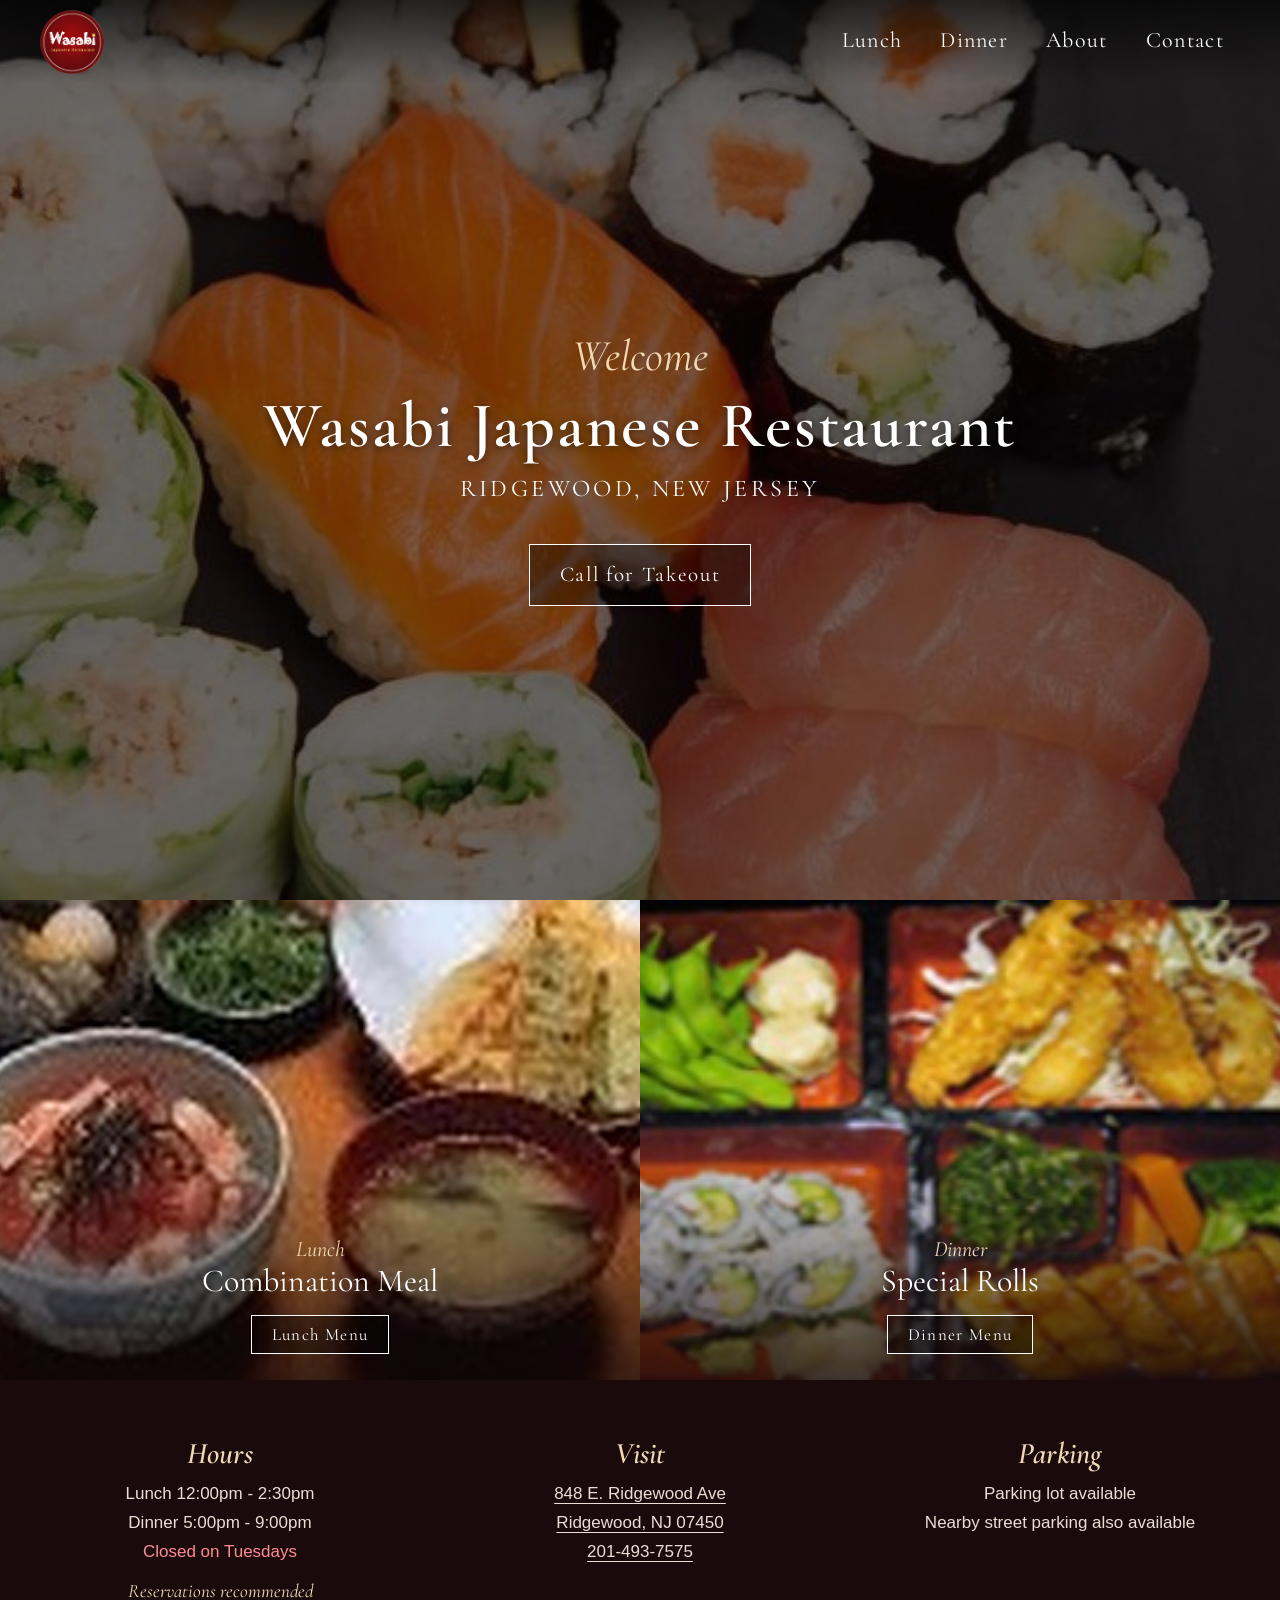
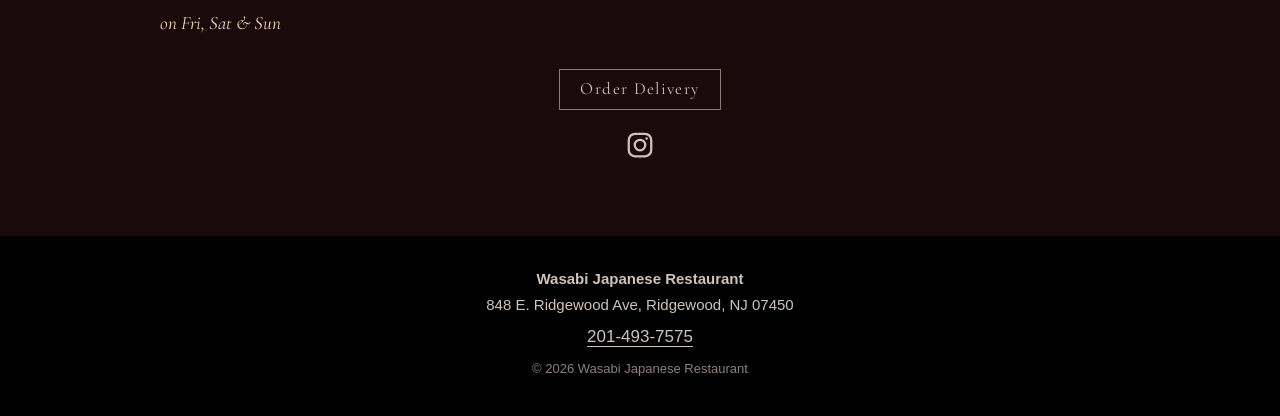
==== index.html @ f13aa36a "Home: replace Instagram text link with an icon under Order Delivery Co-Authored-By: Claude Sonnet 5." ====
<!doctype html>
<html lang="en">
<head>
<meta charset="utf-8">
<meta name="viewport" content="width=device-width, initial-scale=1">
<title>Wasabi Japanese Restaurant | Ridgewood, NJ</title>
<meta name="description" content="Authentic Japanese cuisine in Ridgewood, NJ. Lunch and dinner, closed Tuesdays. Call 201-493-7575.">
<meta name="robots" content="noindex, nofollow"><!-- prototype stage: remove this line when the site goes live -->
<link rel="preconnect" href="https://fonts.googleapis.com">
<link rel="preconnect" href="https://fonts.gstatic.com" crossorigin>
<link href="https://fonts.googleapis.com/css2?family=Cormorant+Garamond:ital,wght@0,500;0,600;1,500&display=swap" rel="stylesheet">
<link rel="stylesheet" href="style.css">
</head>
<body class="home">
<header class="top">
  <div class="wrap bar">
    <a class="logo" href="index.html" aria-label="Wasabi Japanese Restaurant - Home"><img src="images/logo-round.png" alt="Wasabi Japanese Restaurant"></a>
    <nav class="nav" aria-label="Main">
      <a href="lunch-menu.html">Lunch</a>
      <a href="dinner-menu.html">Dinner</a>
      <a href="about.html">About</a>
      <a href="contact.html">Contact</a>
    </nav>
  </div>
</header>

<main>
<section class="hero">
  <img src="images/hero-sushi.jpg" alt="Assorted sushi and sashimi on a black plate">
  <div class="hero-text">
    <p class="script">Welcome</p>
    <h1>Wasabi Japanese Restaurant</h1>
    <p class="loc">Ridgewood, New Jersey</p>
    <p class="hero-btns">
      <a class="btn" href="tel:+12014937575">Call for Takeout</a>
    </p>
  </div>
</section>

<section class="tiles">
  <a href="lunch-menu.html#lunch-combination">
    <img src="images/combo-a.jpg" alt="Lunch combination meal">
    <span><em>Lunch</em>Combination Meal<b class="btn">Lunch Menu</b></span>
  </a>
  <a href="dinner-menu.html#dinner-wasabi-original-roll">
    <img src="images/dinner-box.jpg" alt="Special rolls">
    <span><em>Dinner</em>Special Rolls<b class="btn">Dinner Menu</b></span>
  </a>
</section>

<section class="visit">
  <div>
    <h2>Hours</h2>
    <p>Lunch 12:00pm - 2:30pm<br>Dinner 5:00pm - 9:00pm<br><span class="closed">Closed on Tuesdays</span></p>
    <p class="resv">Reservations recommended<br>on Fri, Sat &amp; Sun</p>
  </div>
  <div>
    <h2>Visit</h2>
    <p><a href="https://www.google.com/maps/search/?api=1&query=848+E+Ridgewood+Ave+Ridgewood+NJ+07450" target="_blank" rel="noopener">848 E. Ridgewood Ave<br>Ridgewood, NJ 07450</a><br><a href="tel:+12014937575">201-493-7575</a></p>
  </div>
  <div>
    <h2>Parking</h2>
    <p>Parking lot available<br>Nearby street parking also available</p>
  </div>
  <p class="delivery"><a class="btn small" href="#" target="_blank" rel="noopener">Order Delivery</a></p>
  <p class="social"><a href="https://www.instagram.com/wasabi.ridgewood/" target="_blank" rel="noopener" aria-label="Wasabi on Instagram"><svg viewBox="0 0 24 24" width="30" height="30" fill="none" stroke="currentColor" stroke-width="1.8" aria-hidden="true"><rect x="3" y="3" width="18" height="18" rx="5"/><circle cx="12" cy="12" r="4.2"/><circle cx="17.3" cy="6.7" r="1" fill="currentColor" stroke="none"/></svg></a></p>
</section>
</main>

<footer>
  <div class="wrap">
    <p><strong>Wasabi Japanese Restaurant</strong><br>848 E. Ridgewood Ave, Ridgewood, NJ 07450</p>
    <p><a href="tel:+12014937575">201-493-7575</a></p>
    <p class="copy">&copy; 2026 Wasabi Japanese Restaurant</p>
  </div>
</footer>

<div class="dock">
  <a href="tel:+12014937575">Call 201-493-7575</a>
  <a href="https://www.google.com/maps/search/?api=1&query=848+E+Ridgewood+Ave+Ridgewood+NJ+07450" target="_blank" rel="noopener">Map</a>
</div>
</body>
</html>
---- style.css ----
:root{
  --red:#a81418;
  --red-btn:#e0212b;
  --dark:#1b0a0b;
  --cream:#faf6f1;
  --ink:#2b2220;
  --muted:#7a6f6a;
  --line:#e6ddd5;
  --serif:"Cormorant Garamond",Georgia,"Times New Roman",serif;
}
*{box-sizing:border-box;margin:0;padding:0}
html{scroll-behavior:smooth}
body{font-family:"Helvetica Neue",Arial,"Hiragino Kaku Gothic ProN","Yu Gothic",sans-serif;font-size:17px;line-height:1.7;color:var(--ink);background:var(--cream)}
img{max-width:100%;height:auto;display:block}
a{color:inherit}
.wrap{width:min(960px,100% - 32px);margin-inline:auto}
h1,h2{font-family:var(--serif);font-weight:600;line-height:1.2}

/* ---------- header ---------- */
.top{background:var(--dark);border-bottom:2px solid var(--red)}
.bar{display:flex;align-items:center;justify-content:space-between;gap:12px;padding:10px 0;width:min(1200px,100% - 40px);margin-inline:auto}
.logo img{width:64px;height:64px}
.nav{display:flex;gap:6px}
.nav a{color:#fff;text-decoration:none;padding:8px 16px;font-family:var(--serif);font-size:22px;letter-spacing:.06em;border-bottom:2px solid transparent}
.nav a:hover,.nav a[aria-current="page"]{border-bottom-color:var(--red-btn)}

/* ---------- buttons (outline, square) ---------- */
.btn{
  display:inline-block;padding:12px 30px;border:1.5px solid #fff;color:#fff;background:rgba(0,0,0,.35);
  text-decoration:none;font-family:var(--serif);font-size:21px;letter-spacing:.08em;text-align:center;
}
.btn:hover{background:var(--red);border-color:var(--red)}
.btn.call{display:inline-flex;flex-direction:column;align-items:center;line-height:1.35}
.btn.call strong{font-weight:600;font-size:26px;letter-spacing:.06em;white-space:nowrap}
.btn.solid{background:var(--red);border-color:var(--red)}
.btn.solid:hover{background:var(--red-btn);border-color:var(--red-btn)}
.btn.dark{color:var(--red);border-color:var(--red);background:transparent}
.btn.dark:hover{color:#fff;background:var(--red)}

/* ---------- home ---------- */
.home .top{position:absolute;inset:0 0 auto 0;z-index:5;background:linear-gradient(rgba(0,0,0,.65),transparent);border:0}
.hero{position:relative;min-height:100vh;min-height:100svh;display:grid;place-items:center;color:#fff;overflow:hidden}
.hero img{position:absolute;inset:0;width:100%;height:100%;object-fit:cover}
.hero::after{content:"";position:absolute;inset:0;background:rgba(15,4,5,.5)}
.hero-text{position:relative;z-index:2;text-align:center;padding:100px 20px 60px}
.script{font-family:var(--serif);font-style:italic;font-size:44px;color:#f0d9b5;line-height:1}
.hero h1{font-size:clamp(34px,6vw,64px);margin:10px 0 4px;letter-spacing:.03em;text-shadow:0 2px 8px rgba(0,0,0,.5)}
.loc{font-family:var(--serif);font-size:24px;letter-spacing:.14em;text-transform:uppercase}
.hero-btns{display:flex;flex-wrap:wrap;gap:14px;justify-content:center;margin-top:34px}

.tiles{display:grid;grid-template-columns:1fr 1fr}
.tiles a{position:relative;display:block;overflow:hidden;aspect-ratio:4/3;color:#fff;text-decoration:none}
.tiles img{width:100%;height:100%;object-fit:cover;transition:transform .5s}
.tiles a:hover img{transform:scale(1.04)}
.tiles a::after{content:"";position:absolute;inset:0;background:linear-gradient(transparent 45%,rgba(15,4,5,.8))}
.tiles span{position:absolute;z-index:2;left:0;right:0;bottom:0;padding:26px;font-family:var(--serif);font-size:32px;line-height:1.2}
.tiles em{display:block;font-style:italic;font-size:22px;color:#f0d9b5}
.tiles span{text-align:center}
.tiles .btn{display:block;width:max-content;margin:14px auto 0;padding:5px 20px;font-weight:400;font-size:17px;line-height:1.6}
.tiles a:hover .btn{background:var(--red);border-color:var(--red)}

.visit{display:grid;grid-template-columns:repeat(3,1fr);gap:20px;background:var(--dark);color:#eadfd6;text-align:center;padding:56px 20px 60px}
.visit h2{color:#f0d9b5;font-size:30px;font-style:italic;margin-bottom:8px}
.visit a{text-decoration:underline;text-underline-offset:4px}
.visit a:hover{color:#fff}
.visit a.btn{text-decoration:none}
.visit .social{grid-column:1/-1;margin-top:-6px}
.visit .social a{display:inline-block;padding:6px;color:#cfc4bb;text-decoration:none}
.visit .social a:hover{color:#fff}
.visit .social svg{display:block}
.closed{color:#ff8c90}
.resv{margin-top:8px;font-family:var(--serif);font-style:italic;font-size:19px;color:#f0d9b5}
.visit .delivery{grid-column:1/-1;margin-top:10px}
.btn.small{padding:5px 20px;font-size:17px;border-color:#8c7a70;color:#cfc4bb;background:transparent}
.btn.small:hover{color:#fff}
.btn.dark.small{border-color:var(--red);color:var(--red)}
.btn.dark.small:hover{color:#fff}

/* ---------- menu pages ---------- */
.menu{padding-top:48px;padding-bottom:56px}
.menu h1,.menu .sub,.menu .note{text-align:center}
.menu h1{font-size:46px;color:var(--red)}
.menu .sub{color:var(--muted)}
.menu .sub strong{color:var(--red);font-weight:600}
.menu .note{margin-top:8px;color:var(--muted);font-size:15px;font-style:italic}
.chips-label{text-align:center;margin-top:20px;font-family:var(--serif);font-style:italic;font-size:18px;color:var(--muted)}
.chips{display:flex;flex-wrap:wrap;gap:6px;justify-content:center;margin:8px 0 4px}
.chip-row{display:contents}
@media (max-width:640px){
  .chips{display:grid;grid-template-columns:1fr 1fr;gap:6px}
  .chips a{display:flex;align-items:center;justify-content:center;text-align:center;min-height:38px;padding:3px 8px;font-size:17px;line-height:1.2}
}
@media (min-width:641px){
  .chips{flex-direction:column;align-items:center}
  .chip-row{display:flex;flex-wrap:wrap;gap:6px;justify-content:center}
}
.chips a{display:inline-block;padding:4px 12px;text-decoration:none;font-family:var(--serif);font-size:18px;font-weight:600;line-height:1.3;
  color:#5a4a44;background:transparent;border:1px solid #cdbfb3;border-radius:4px}
.chips a:hover,.chips a:active{background:#5a4a44;border-color:#5a4a44;color:#fff}
.menu section{scroll-margin-top:12px;padding-top:36px}
.menu h2{font-size:34px;color:var(--red);text-align:center;margin-bottom:10px}
.menu h2::after{content:"";display:block;width:44px;height:2px;background:var(--red);margin:8px auto 0}
.items{list-style:none;columns:2 380px;column-gap:56px}
.items li{break-inside:avoid;padding:12px 0;border-bottom:1px solid var(--line)}
.row{display:flex;align-items:baseline;gap:12px}
.n{flex:1;min-width:0;font-weight:600;line-height:1.35}
.n i{display:block;font-style:normal;font-weight:400;color:var(--muted);font-size:14px}
.p{text-align:right;color:var(--red);font-weight:600;white-space:nowrap}
.p span{display:block}
.p small{font-weight:400;color:var(--muted);font-size:14px;margin-right:6px}
.d{color:var(--muted);font-size:15px;line-height:1.45;margin-top:2px}
.other{text-align:center;padding-top:44px}

/* ---------- about / contact ---------- */
.about,.contact{padding-top:48px;padding-bottom:56px;max-width:720px}
.about h1,.contact h1{font-size:46px;color:var(--red);text-align:center;margin-bottom:22px}
.about img{width:100%;margin-bottom:24px}
.about p{margin-bottom:16px}
.contact{text-align:center}
.contact>*{margin-bottom:22px}
.contact h2{font-size:30px;color:var(--red)}
.contact a{text-decoration:none}
.contact a:hover{text-decoration:underline}
.contact .btn{text-decoration:none}
.hours p{margin-top:2px}
.hours .closed{color:var(--red)}
.hours h2{margin-bottom:4px}
.map iframe{width:100%;height:380px;border:0}

/* ---------- footer ---------- */
footer{background:#000;color:#cfc4bb;padding:30px 0;text-align:center;font-size:15px}
footer p{margin-bottom:6px}
footer a{text-decoration:none}
footer a[href^="tel:"]{text-decoration:underline;text-underline-offset:4px;font-size:17px}
footer .copy{color:#8c817a;font-size:13px}

/* ---------- phone ---------- */
.dock{display:none}
@media (max-width:640px){
  body{padding-bottom:56px}
  .logo img{width:52px;height:52px}
  .bar{width:calc(100% - 20px)}
  .nav{gap:0}
  .nav a{padding:6px 8px;font-size:18px}
  .script{font-size:36px}
  .loc{font-size:19px}
  .hero-btns{flex-direction:column;align-items:center}
  .hero-btns .btn{width:min(260px,100%)}
  .tiles{grid-template-columns:1fr}
  .tiles span{font-size:26px;padding:20px}
  .visit{grid-template-columns:1fr;gap:34px}
  .menu h1,.about h1,.contact h1{font-size:38px}
  .dock{display:flex;position:fixed;left:0;right:0;bottom:0;z-index:10;background:#000;border-top:1px solid #444}
  .dock a{flex:1;min-height:52px;display:flex;align-items:center;justify-content:center;color:#fff;text-decoration:none;font-size:16px;letter-spacing:.04em}
  .dock a:first-child{flex:2.5;background:var(--red)}
}
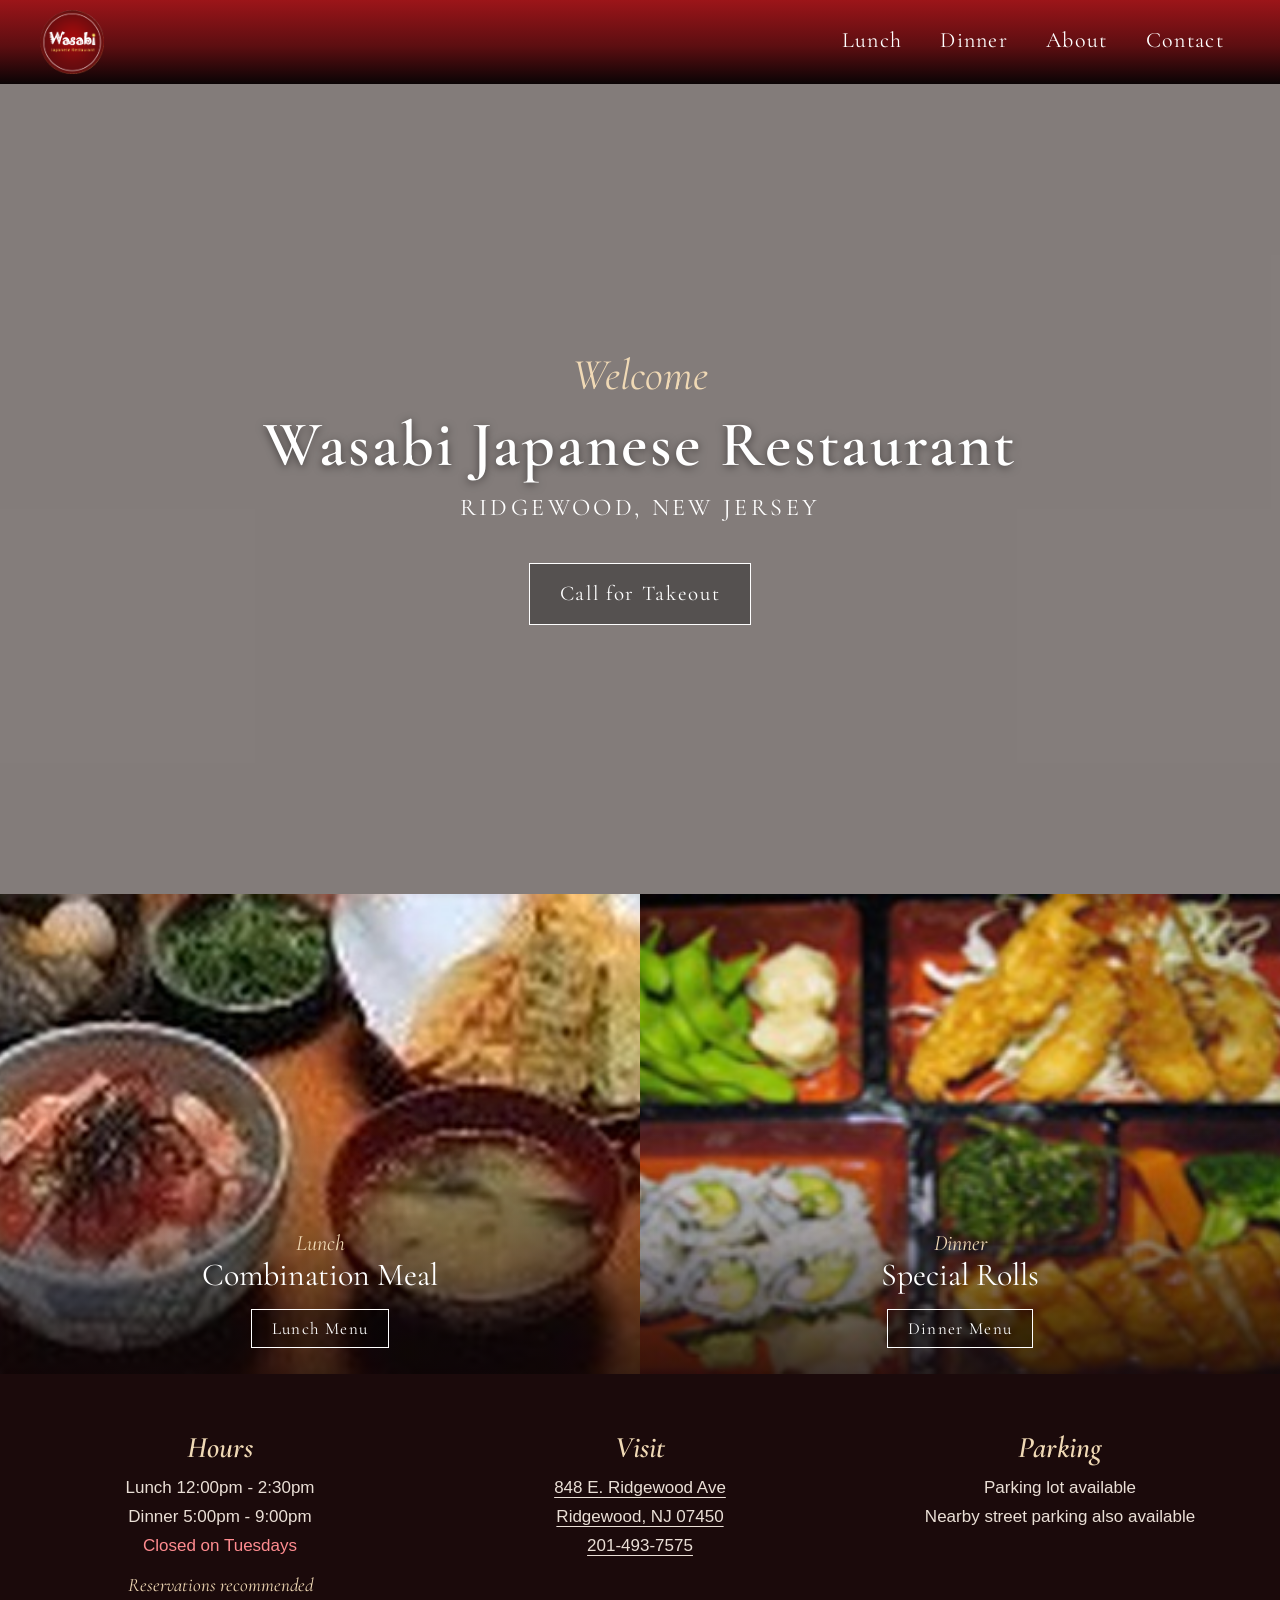
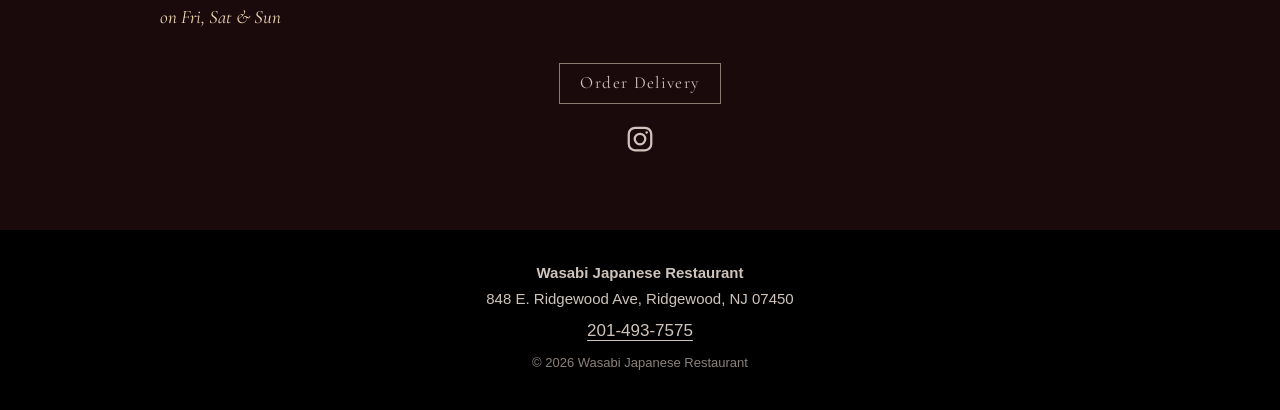
==== commit 2e1b0364: "Home: CSS-only photo slideshow in the hero Co-Authored-By: Claude Sonnet 5.5 <noreply@anthropic.com>" ====
--- a/index.html
+++ b/index.html
@@ -26,7 +26,10 @@
 
 <main>
 <section class="hero">
-  <img src="images/hero-sushi.jpg" alt="Assorted sushi and sashimi on a black plate">
+  <img class="slide" src="images/slide-roll.jpg" alt="Special rolls with tuna and avocado">
+  <img class="slide" src="images/slide-nigiri.jpg" alt="Assorted nigiri sushi">
+  <img class="slide" src="images/slide-platter.jpg" alt="Sushi roll platter">
+  <img class="slide" src="images/slide-udon.jpg" alt="Tempura udon">
   <div class="hero-text">
     <p class="script">Welcome</p>
     <h1>Wasabi Japanese Restaurant</h1>
@@ -38,11 +41,11 @@
 </section>
 
 <section class="tiles">
-  <a href="lunch-menu.html#lunch-combination">
+  <a href="lunch-menu.html">
     <img src="images/combo-a.jpg" alt="Lunch combination meal">
     <span><em>Lunch</em>Combination Meal<b class="btn">Lunch Menu</b></span>
   </a>
-  <a href="dinner-menu.html#dinner-wasabi-original-roll">
+  <a href="dinner-menu.html">
     <img src="images/dinner-box.jpg" alt="Special rolls">
     <span><em>Dinner</em>Special Rolls<b class="btn">Dinner Menu</b></span>
   </a>
--- a/style.css
+++ b/style.css
@@ -17,12 +17,12 @@
 h1,h2{font-family:var(--serif);font-weight:600;line-height:1.2}
 
 /* ---------- header ---------- */
-.top{background:var(--dark);border-bottom:2px solid var(--red)}
+.top{background:linear-gradient(#9c1519 0%,#5c0e11 55%,#0a0405 100%)}
 .bar{display:flex;align-items:center;justify-content:space-between;gap:12px;padding:10px 0;width:min(1200px,100% - 40px);margin-inline:auto}
 .logo img{width:64px;height:64px}
 .nav{display:flex;gap:6px}
 .nav a{color:#fff;text-decoration:none;padding:8px 16px;font-family:var(--serif);font-size:22px;letter-spacing:.06em;border-bottom:2px solid transparent}
-.nav a:hover,.nav a[aria-current="page"]{border-bottom-color:var(--red-btn)}
+.nav a:hover,.nav a[aria-current="page"]{border-bottom-color:#f0d9b5}
 
 /* ---------- buttons (outline, square) ---------- */
 .btn{
@@ -38,11 +38,19 @@
 .btn.dark:hover{color:#fff;background:var(--red)}
 
 /* ---------- home ---------- */
-.home .top{position:absolute;inset:0 0 auto 0;z-index:5;background:linear-gradient(rgba(0,0,0,.65),transparent);border:0}
-.hero{position:relative;min-height:100vh;min-height:100svh;display:grid;place-items:center;color:#fff;overflow:hidden}
+.hero{position:relative;min-height:calc(100vh - 90px);min-height:calc(100svh - 90px);display:grid;place-items:center;color:#fff;overflow:hidden}
 .hero img{position:absolute;inset:0;width:100%;height:100%;object-fit:cover}
+.hero .slide{opacity:0;animation:slide 24s infinite}
+.hero .slide:nth-of-type(2){animation-delay:6s}
+.hero .slide:nth-of-type(3){animation-delay:12s}
+.hero .slide:nth-of-type(4){animation-delay:18s}
+@keyframes slide{0%{opacity:0}4%{opacity:1}25%{opacity:1}29%{opacity:0}100%{opacity:0}}
+@media (prefers-reduced-motion:reduce){
+  .hero .slide{animation:none}
+  .hero .slide:first-of-type{opacity:1}
+}
 .hero::after{content:"";position:absolute;inset:0;background:rgba(15,4,5,.5)}
-.hero-text{position:relative;z-index:2;text-align:center;padding:100px 20px 60px}
+.hero-text{position:relative;z-index:2;text-align:center;padding:60px 20px}
 .script{font-family:var(--serif);font-style:italic;font-size:44px;color:#f0d9b5;line-height:1}
 .hero h1{font-size:clamp(34px,6vw,64px);margin:10px 0 4px;letter-spacing:.03em;text-shadow:0 2px 8px rgba(0,0,0,.5)}
 .loc{font-family:var(--serif);font-size:24px;letter-spacing:.14em;text-transform:uppercase}
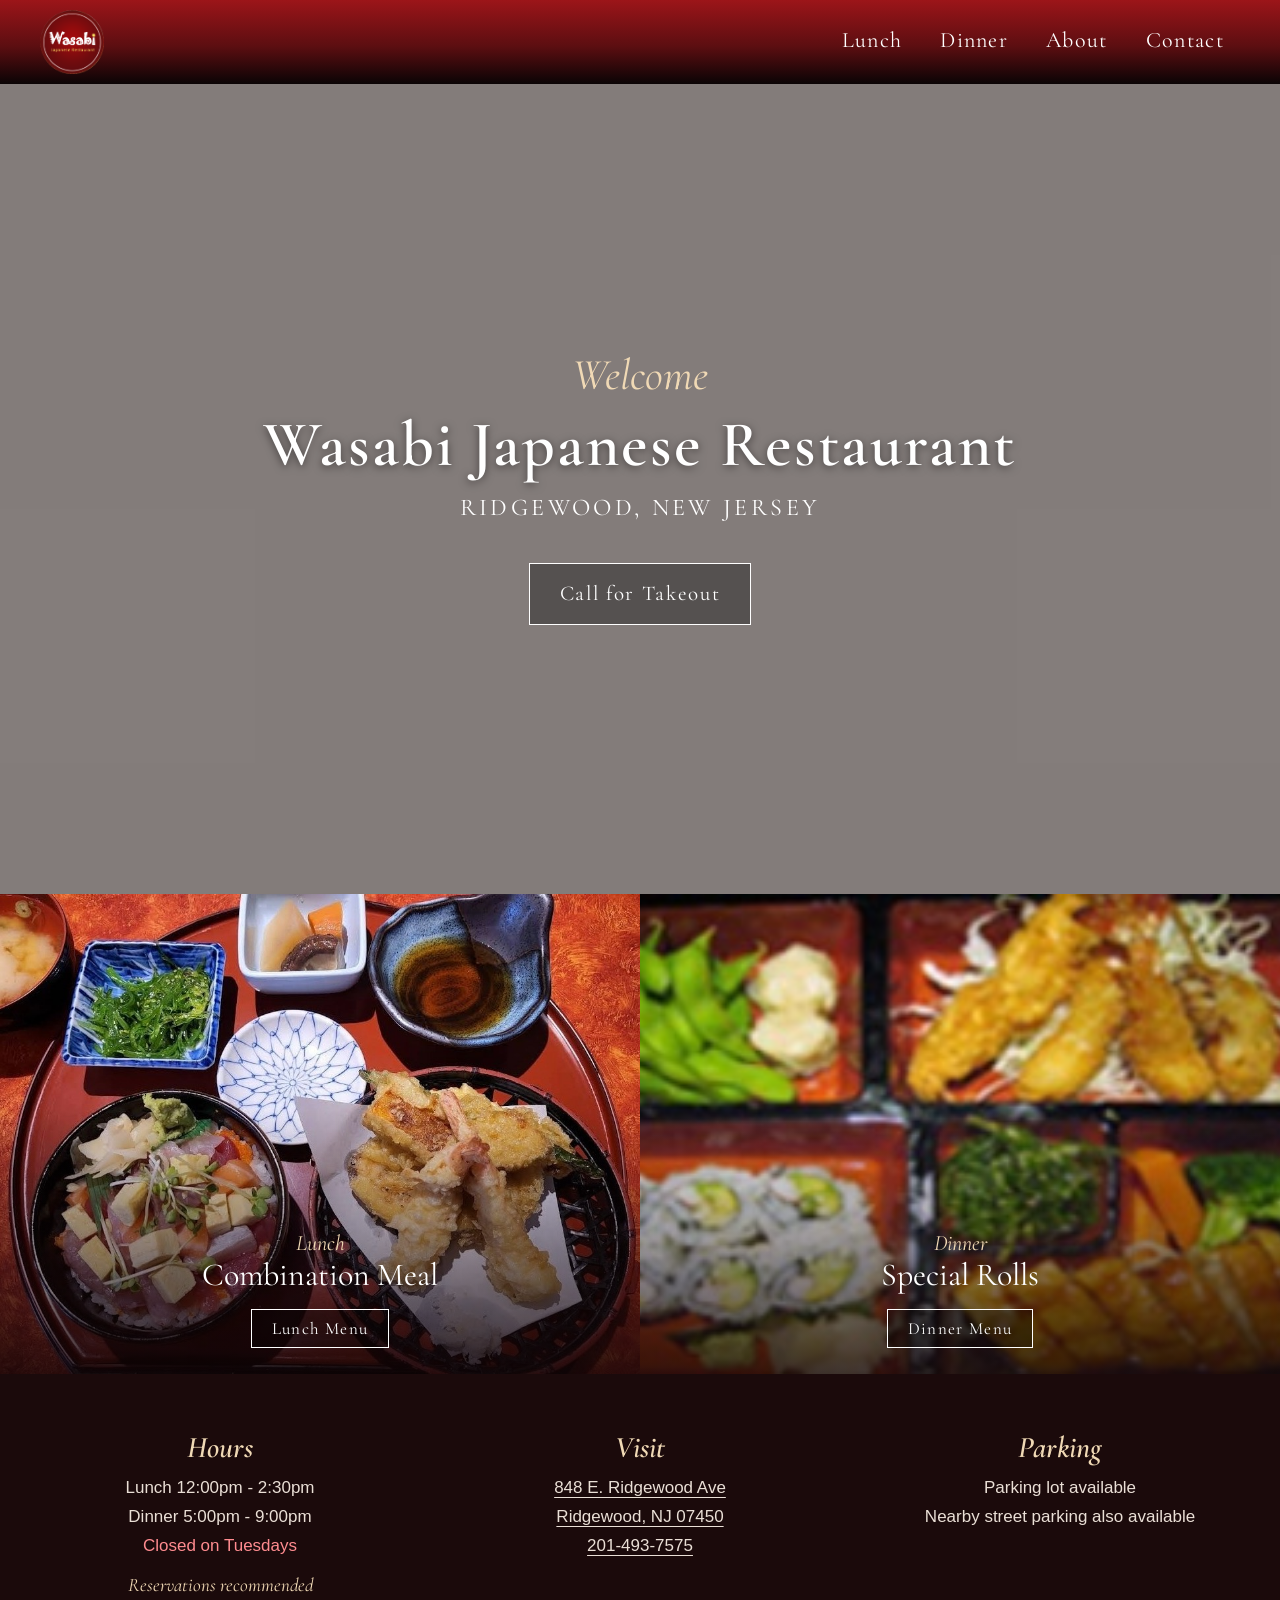
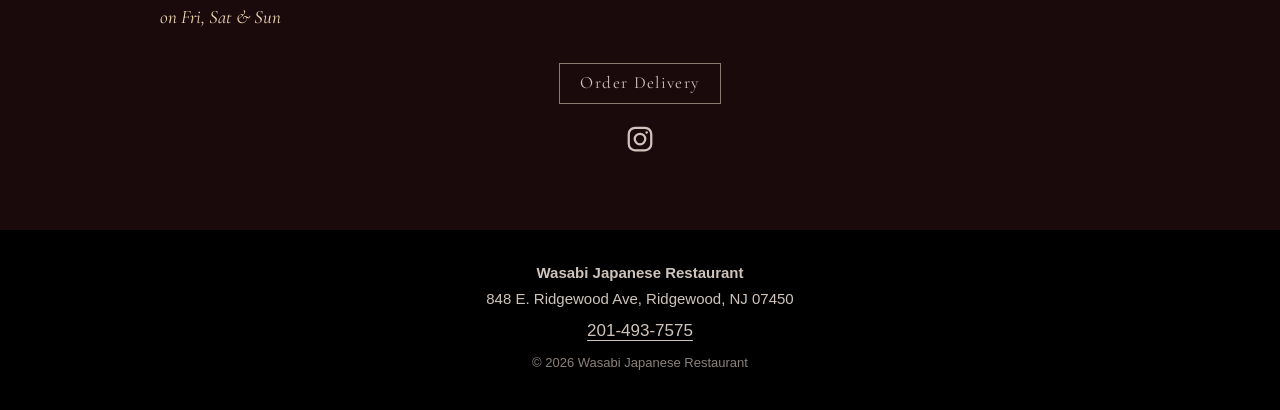
==== commit a513ca7f: "Home: new lunch combination photo (cropped close) Co-Authored-By: Claude Sonnet 5.5 <noreply@anthrop" ====
--- a/index.html
+++ b/index.html
@@ -42,7 +42,7 @@
 
 <section class="tiles">
   <a href="lunch-menu.html">
-    <img src="images/combo-a.jpg" alt="Lunch combination meal">
+    <img src="images/lunch-combo.jpg" alt="Lunch combination meal">
     <span><em>Lunch</em>Combination Meal<b class="btn">Lunch Menu</b></span>
   </a>
   <a href="dinner-menu.html">
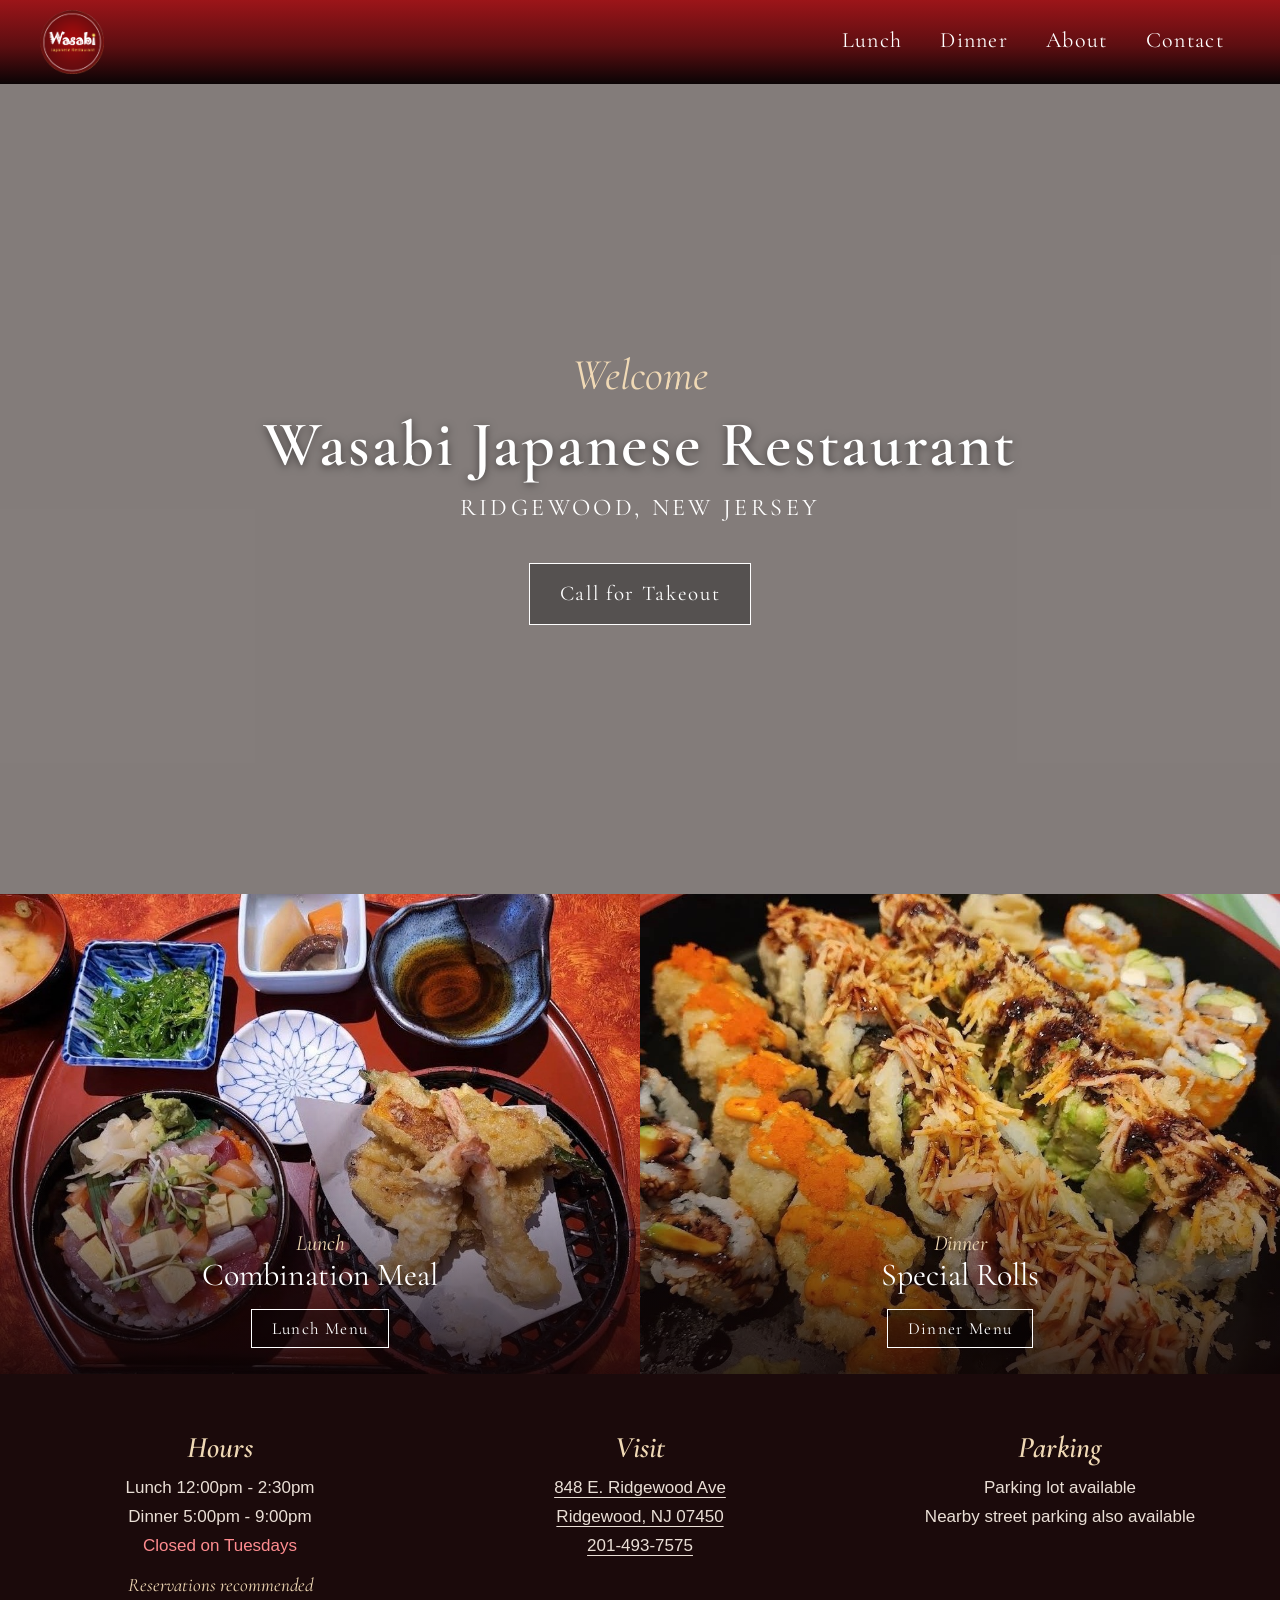
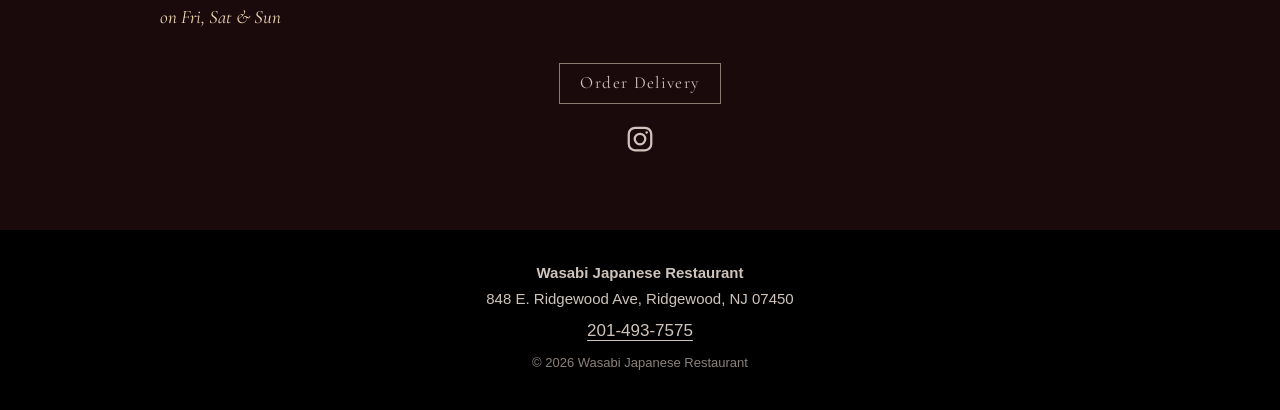
==== commit ed1d6cbc: "Home: drop one slideshow photo; use a roll photo for the dinner tile Co-Authored-By: Claude Sonnet 5" ====
--- a/index.html
+++ b/index.html
@@ -28,7 +28,6 @@
 <section class="hero">
   <img class="slide" src="images/slide-roll.jpg" alt="Special rolls with tuna and avocado">
   <img class="slide" src="images/slide-nigiri.jpg" alt="Assorted nigiri sushi">
-  <img class="slide" src="images/slide-platter.jpg" alt="Sushi roll platter">
   <img class="slide" src="images/slide-udon.jpg" alt="Tempura udon">
   <div class="hero-text">
     <p class="script">Welcome</p>
@@ -46,7 +45,7 @@
     <span><em>Lunch</em>Combination Meal<b class="btn">Lunch Menu</b></span>
   </a>
   <a href="dinner-menu.html">
-    <img src="images/dinner-box.jpg" alt="Special rolls">
+    <img src="images/dinner-rolls.jpg" alt="Special rolls">
     <span><em>Dinner</em>Special Rolls<b class="btn">Dinner Menu</b></span>
   </a>
 </section>
--- a/style.css
+++ b/style.css
@@ -40,11 +40,10 @@
 /* ---------- home ---------- */
 .hero{position:relative;min-height:calc(100vh - 90px);min-height:calc(100svh - 90px);display:grid;place-items:center;color:#fff;overflow:hidden}
 .hero img{position:absolute;inset:0;width:100%;height:100%;object-fit:cover}
-.hero .slide{opacity:0;animation:slide 24s infinite}
+.hero .slide{opacity:0;animation:slide 18s infinite}
 .hero .slide:nth-of-type(2){animation-delay:6s}
 .hero .slide:nth-of-type(3){animation-delay:12s}
-.hero .slide:nth-of-type(4){animation-delay:18s}
-@keyframes slide{0%{opacity:0}4%{opacity:1}25%{opacity:1}29%{opacity:0}100%{opacity:0}}
+@keyframes slide{0%{opacity:0}5%{opacity:1}33%{opacity:1}38%{opacity:0}100%{opacity:0}}
 @media (prefers-reduced-motion:reduce){
   .hero .slide{animation:none}
   .hero .slide:first-of-type{opacity:1}
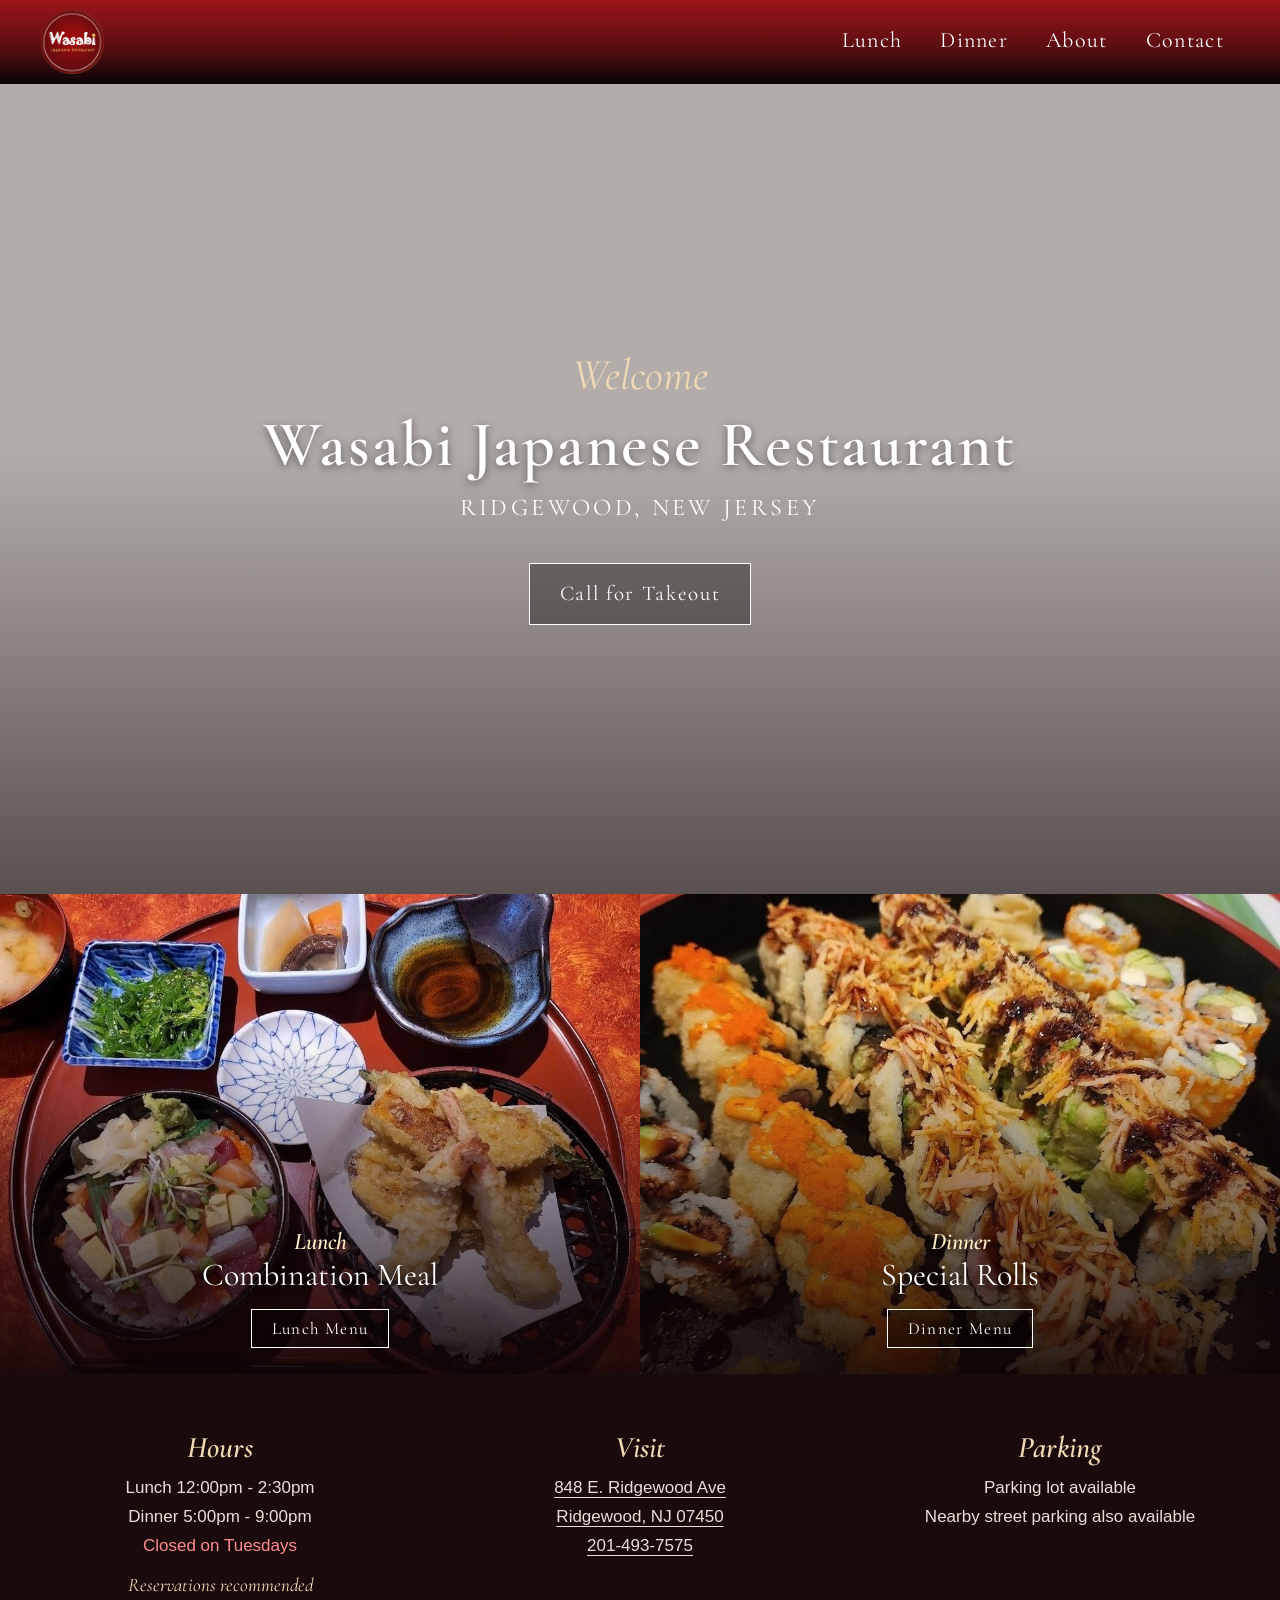
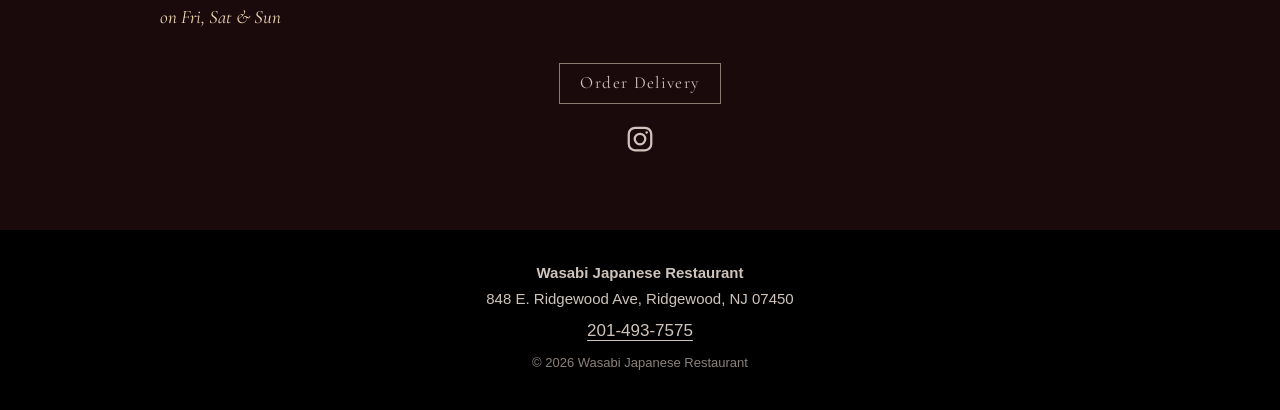
==== commit 50d155cf: "Phones: nudge category text down 1px; version the stylesheet link to avoid stale cache Co-Authored-B" ====
--- a/index.html
+++ b/index.html
@@ -9,7 +9,7 @@
 <link rel="preconnect" href="https://fonts.googleapis.com">
 <link rel="preconnect" href="https://fonts.gstatic.com" crossorigin>
 <link href="https://fonts.googleapis.com/css2?family=Cormorant+Garamond:ital,wght@0,500;0,600;1,500&display=swap" rel="stylesheet">
-<link rel="stylesheet" href="style.css">
+<link rel="stylesheet" href="style.css?v=20261024c">
 </head>
 <body class="home">
 <header class="top">
@@ -27,7 +27,9 @@
 <main>
 <section class="hero">
   <img class="slide" src="images/slide-roll.jpg" alt="Special rolls with tuna and avocado">
+  <img class="slide" src="images/slide-sashimi.jpg" alt="Sashimi platter with tuna, salmon and octopus">
   <img class="slide" src="images/slide-nigiri.jpg" alt="Assorted nigiri sushi">
+  <img class="slide" src="images/slide-bento.jpg" alt="Bento box with tempura, sushi rolls and teriyaki chicken">
   <img class="slide" src="images/slide-udon.jpg" alt="Tempura udon">
   <div class="hero-text">
     <p class="script">Welcome</p>
--- a/style.css
+++ b/style.css
@@ -40,15 +40,17 @@
 /* ---------- home ---------- */
 .hero{position:relative;min-height:calc(100vh - 90px);min-height:calc(100svh - 90px);display:grid;place-items:center;color:#fff;overflow:hidden}
 .hero img{position:absolute;inset:0;width:100%;height:100%;object-fit:cover}
-.hero .slide{opacity:0;animation:slide 18s infinite}
-.hero .slide:nth-of-type(2){animation-delay:6s}
-.hero .slide:nth-of-type(3){animation-delay:12s}
-@keyframes slide{0%{opacity:0}5%{opacity:1}33%{opacity:1}38%{opacity:0}100%{opacity:0}}
+.hero .slide{opacity:0;animation:slide 20s infinite}
+.hero .slide:nth-of-type(2){animation-delay:4s}
+.hero .slide:nth-of-type(3){animation-delay:8s}
+.hero .slide:nth-of-type(4){animation-delay:12s}
+.hero .slide:nth-of-type(5){animation-delay:16s}
+@keyframes slide{0%{opacity:0}4%{opacity:1}20%{opacity:1}24%{opacity:0}100%{opacity:0}}
 @media (prefers-reduced-motion:reduce){
   .hero .slide{animation:none}
   .hero .slide:first-of-type{opacity:1}
 }
-.hero::after{content:"";position:absolute;inset:0;background:rgba(15,4,5,.5)}
+.hero::after{content:"";position:absolute;inset:0;background:linear-gradient(transparent 45%,rgba(15,4,5,.55)),rgba(15,4,5,.3)}
 .hero-text{position:relative;z-index:2;text-align:center;padding:60px 20px}
 .script{font-family:var(--serif);font-style:italic;font-size:44px;color:#f0d9b5;line-height:1}
 .hero h1{font-size:clamp(34px,6vw,64px);margin:10px 0 4px;letter-spacing:.03em;text-shadow:0 2px 8px rgba(0,0,0,.5)}
@@ -59,9 +61,10 @@
 .tiles a{position:relative;display:block;overflow:hidden;aspect-ratio:4/3;color:#fff;text-decoration:none}
 .tiles img{width:100%;height:100%;object-fit:cover;transition:transform .5s}
 .tiles a:hover img{transform:scale(1.04)}
-.tiles a::after{content:"";position:absolute;inset:0;background:linear-gradient(transparent 45%,rgba(15,4,5,.8))}
+.tiles a::after{content:"";position:absolute;inset:0;background:linear-gradient(transparent 30%,rgba(15,4,5,.88))}
 .tiles span{position:absolute;z-index:2;left:0;right:0;bottom:0;padding:26px;font-family:var(--serif);font-size:32px;line-height:1.2}
-.tiles em{display:block;font-style:italic;font-size:22px;color:#f0d9b5}
+.tiles span{text-shadow:0 1px 8px rgba(0,0,0,.9)}
+.tiles em{display:block;font-style:italic;font-weight:600;font-size:24px;color:#ffecc8}
 .tiles span{text-align:center}
 .tiles .btn{display:block;width:max-content;margin:14px auto 0;padding:5px 20px;font-weight:400;font-size:17px;line-height:1.6}
 .tiles a:hover .btn{background:var(--red);border-color:var(--red)}
@@ -93,10 +96,6 @@
 .chips-label{text-align:center;margin-top:20px;font-family:var(--serif);font-style:italic;font-size:18px;color:var(--muted)}
 .chips{display:flex;flex-wrap:wrap;gap:6px;justify-content:center;margin:8px 0 4px}
 .chip-row{display:contents}
-@media (max-width:640px){
-  .chips{display:grid;grid-template-columns:1fr 1fr;gap:6px}
-  .chips a{display:flex;align-items:center;justify-content:center;text-align:center;min-height:38px;padding:3px 8px;font-size:17px;line-height:1.2}
-}
 @media (min-width:641px){
   .chips{flex-direction:column;align-items:center}
   .chip-row{display:flex;flex-wrap:wrap;gap:6px;justify-content:center}
@@ -144,6 +143,8 @@
 /* ---------- phone ---------- */
 .dock{display:none}
 @media (max-width:640px){
+  .chips{display:grid;grid-template-columns:1fr 1fr;gap:5px}
+  .chips a{display:flex;align-items:center;justify-content:center;text-align:center;min-height:30px;padding:3px 6px 1px;font-size:15px;line-height:1.15}
   body{padding-bottom:56px}
   .logo img{width:52px;height:52px}
   .bar{width:calc(100% - 20px)}
